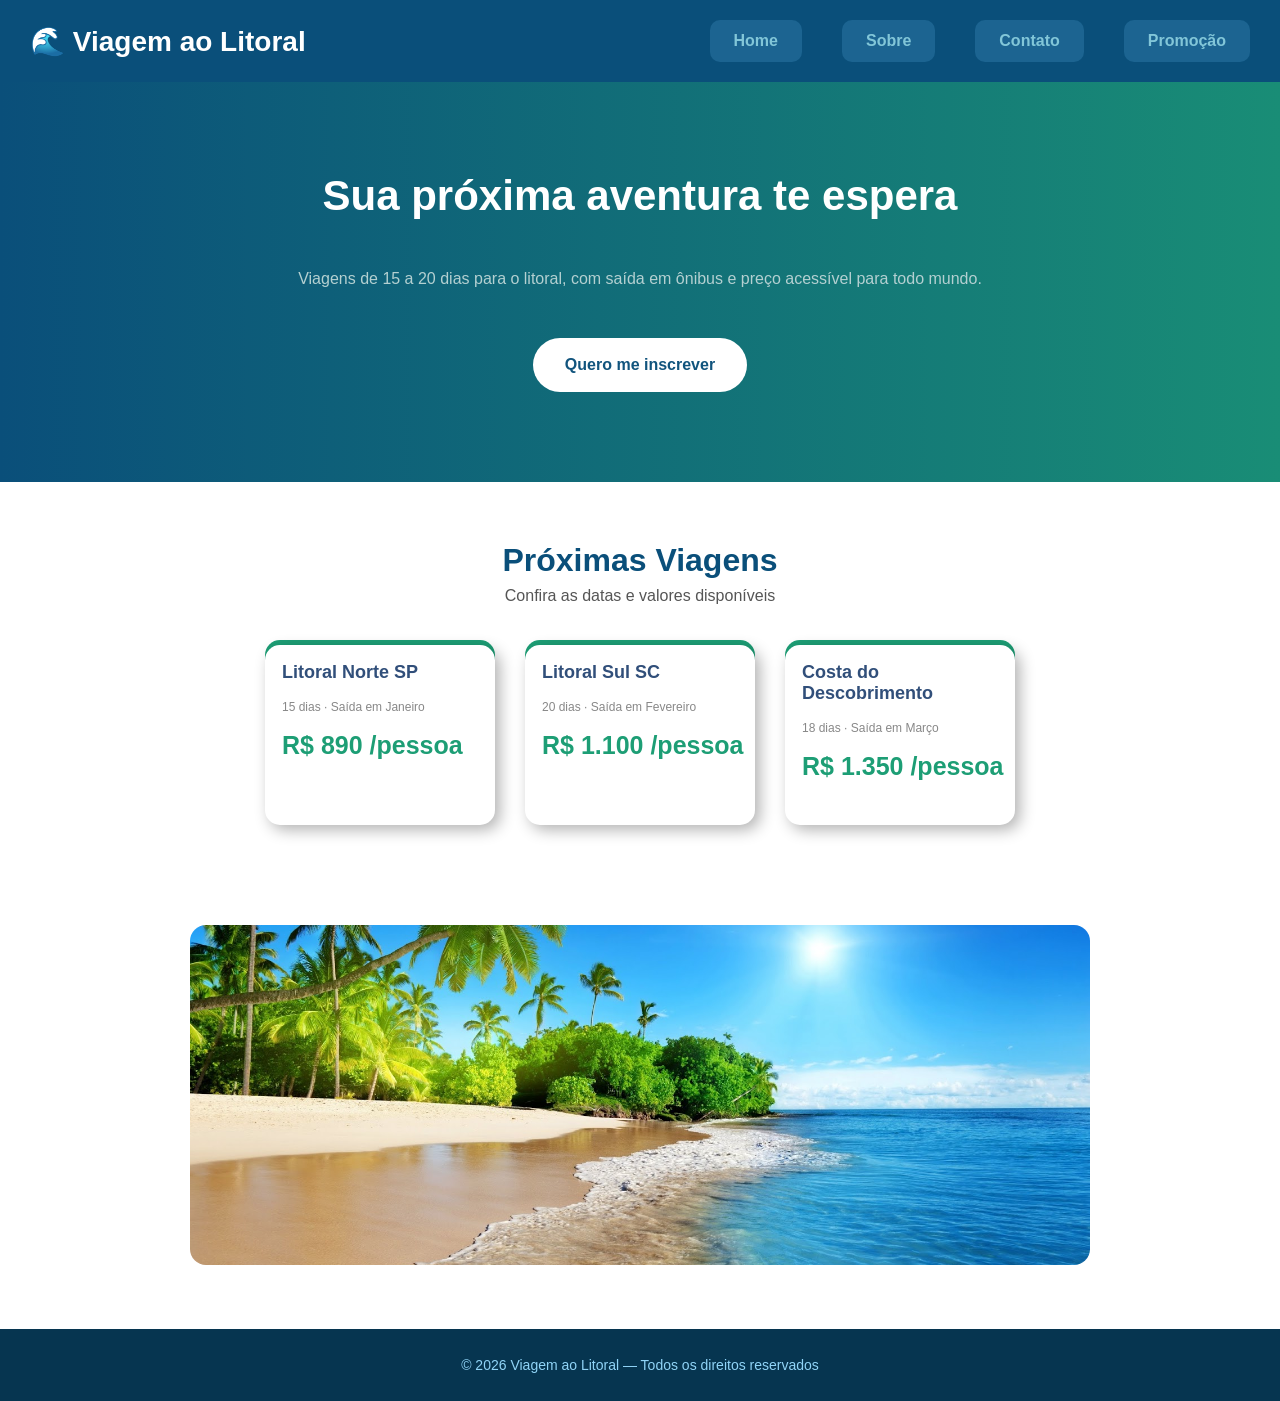
==== index.html @ 093f293b "Projeto Viagem ao Litoral" ====
<!doctype html>
<html lang="pt-BR">
  <head>
    <meta charset="UTF-8" />
    <meta name="viewport" content="width=device-width, initial-scale=1.0" />
    <title>Viagem ao Litoral</title>
    <link rel="stylesheet" href="css/style.css" />
  </head>
  <body>
    <div class="overlay" id="overlay"></div>
    <header>
      <h1>🌊 Viagem ao Litoral</h1>
      <button
        class="hamburger"
        id="hamburger"
        aria-label="Abrir menu"
        aria-expanded="false"
      >
        <span></span>
        <span></span>
        <span></span>
      </button>
      <nav class="menu" id="menu">
        <a href="index.html">Home</a>
        <a href="sobre.html">Sobre</a>
        <a href="contato.html">Contato</a>
        <a href="promo/index.html">Promoção</a>
      </nav>
    </header>
    <main>
      <section class="introducao">
        <h2>Sua próxima aventura te espera</h2>
        <p>
          Viagens de 15 a 20 dias para o litoral, com saída em ônibus e preço
          acessível para todo mundo.
        </p>
        <a href="contato.html" class="botao_home">Quero me inscrever</a>
      </section>
      <section class="viagens">
        <h2>Próximas Viagens</h2>
        <p>Confira as datas e valores disponíveis</p>
        <div class="cartoes">
          <div class="cartao">
            <div class="destino">Litoral Norte SP</div>
            <div class="duracao">15 dias · Saída em Janeiro</div>
            <div class="preco">R$ 890 <span>/pessoa</span></div>
          </div>
          <div class="cartao">
            <div class="destino">Litoral Sul SC</div>
            <div class="duracao">20 dias · Saída em Fevereiro</div>
            <div class="preco">R$ 1.100 <span>/pessoa</span></div>
          </div>
          <div class="cartao">
            <div class="destino">Costa do Descobrimento</div>
            <div class="duracao">18 dias · Saída em Março</div>
            <div class="preco">R$ 1.350 <span>/pessoa</span></div>
          </div>
        </div>
      </section>
      <section class="galeria">
        <img src="img/praia.png" alt="Foto da praia" />
      </section>
    </main>
    <footer>
      <p>© 2026 Viagem ao Litoral — Todos os direitos reservados</p>
    </footer>
    <script>
      const hamburger = document.getElementById("hamburger");
      const menu = document.getElementById("menu");
      const overlay = document.getElementById("overlay");

      function abrirMenu() {
        hamburger.classList.add("aberto");
        menu.classList.add("aberto");
        overlay.classList.add("aberto");
        hamburger.setAttribute("aria-expanded", "true");
        document.body.style.overflow = "hidden";
      }

      function fecharMenu() {
        hamburger.classList.remove("aberto");
        menu.classList.remove("aberto");
        overlay.classList.remove("aberto");
        hamburger.setAttribute("aria-expanded", "false");
        document.body.style.overflow = "";
      }

      hamburger.addEventListener("click", function () {
        if (menu.classList.contains("aberto")) {
          fecharMenu();
        } else {
          abrirMenu();
        }
      });

      overlay.addEventListener("click", fecharMenu);

      document.addEventListener("keydown", function (e) {
        if (e.key === "Escape") fecharMenu();
      });
    </script>
  </body>
</html>
---- css/style.css ----
/* ============================================================
   RESET GLOBAL
   Aplicado em todas as páginas
   ============================================================ */
* {
    box-sizing: border-box;
    font-family: Arial, Helvetica, sans-serif;
    margin: 0;
    padding: 0;
}

body {
    background-color: white;
}


/* ============================================================
   HEADER — Cabeçalho fixo no topo
   Aplicado em: index.html | sobre.html | contato.html | promo/index.html
   ============================================================ */
header {
    display: flex;
    background-color: #0A4F7A;
    padding: 20px 30px;
    position: sticky;
    top: 0;
    left: 0;
    width: 100%;
    align-items: center;
    justify-content: space-between;
    z-index: 160;
}

header h1 {
    color: white;
    font-size: clamp(18px, 4vw, 28px);
}


/* ============================================================
   NAVEGAÇÃO — Menu de links no header
   Aplicado em: index.html | sobre.html | contato.html | promo/index.html
   ============================================================ */
.menu {
    display: flex;
    gap: 40px;
}

.menu a {
    text-decoration: none;
    color: #82C6D8;
    font-weight: bold;
    background-color: #1c6491;
    padding: 12px 24px;
    border-radius: 10px;
    transition: background 0.3s, transform 0.3s;
    -webkit-tap-highlight-color: transparent;
    touch-action: manipulation;
    cursor: pointer;
}

.menu a:hover {
    background: rgba(255, 255, 255, 0.15);
    transform: translateY(-2px);
}

.menu a:active {
    transform: translateY(0px) scale(0.95);
    background: rgba(255, 255, 255, 0.25);
}


/* ============================================================
   HAMBURGER — Botão de menu mobile
   Aplicado em: index.html | sobre.html | contato.html | promo/index.html
   (visível apenas em telas <= 768px via @media)
   ============================================================ */
.hamburger {
    display: none;
    flex-direction: column;
    justify-content: center;
    align-items: center;
    width: 44px;
    height: 44px;
    background: none;
    border: none;
    cursor: pointer;
    padding: 6px;
    gap: 6px;
    -webkit-tap-highlight-color: transparent;
    touch-action: manipulation;
    z-index: 200;
}

.hamburger span {
    display: block;
    width: 26px;
    height: 3px;
    background-color: white;
    border-radius: 3px;
    transition: transform 0.35s ease, opacity 0.25s ease, width 0.3s ease;
    transform-origin: center;
}

/* Animação das 3 barras ao abrir o menu */
.hamburger.aberto span:nth-child(1) {
    transform: translateY(9px) rotate(45deg);
}

.hamburger.aberto span:nth-child(2) {
    opacity: 0;
    width: 0;
}

.hamburger.aberto span:nth-child(3) {
    transform: translateY(-9px) rotate(-45deg);
}


/* ============================================================
   SEÇÃO: .introducao — Banner principal com CTA
   Aplicado em: index.html
   ============================================================ */
.introducao {
    display: flex;
    align-items: center;
    flex-direction: column;
    text-align: center;
    justify-content: space-evenly;
    background: linear-gradient(to right, #0A4F7A, #198D76);
    height: 400px;
    padding: 40px 20px;
}

.introducao h2 {
    font-size: clamp(24px, 5vw, 42px);
    color: white;
}

.introducao p {
    color: #B4D0D1;
    font-size: clamp(14px, 2.5vw, 16px);
    padding: 0 10px;
}

/* Botão "Quero me inscrever" da home */
.botao_home {
    display: inline-block;
    text-decoration: none;
    border-radius: 35px;
    background-color: #ffffff;
    color: #11547D;
    font-weight: bold;
    padding: 18px 32px;
    cursor: pointer;
    transition: transform 0.3s ease, box-shadow 0.3s ease;
    -webkit-tap-highlight-color: transparent;
    touch-action: manipulation;
}

.botao_home:hover {
    transform: scale(1.1);
    box-shadow: 5px 5px 15px rgba(0, 0, 0, 0.3);
}

.botao_home:active {
    transform: scale(0.95);
    box-shadow: 2px 2px 8px rgba(0, 0, 0, 0.2);
}


/* ============================================================
   SEÇÃO: .viagens — Lista de próximas viagens
   Aplicado em: index.html
   ============================================================ */
.viagens {
    display: flex;
    flex-direction: column;
    text-align: center;
    padding: 60px 30px;
}

.viagens h2 {
    font-size: clamp(22px, 4vw, 32px);
    color: #0A4F7A;
}

.viagens > p {
    margin-top: 8px;
    color: #555;
}

/* Grid de cartões de viagem */
.cartoes {
    display: flex;
    justify-content: center;
    align-items: center;
    flex-wrap: wrap;
    padding: 40px 20px;
    gap: 30px;
}

.cartao {
    height: 180px;
    width: 230px;
    border-radius: 15px;
    box-shadow: 5px 5px 15px rgba(0, 0, 0, 0.3),
        0 -5px 0 #1D9E75;
    flex-shrink: 0;
}

.cartao .destino {
    color: #314F7A;
    font-weight: bold;
    font-size: 18px;
    padding: 17px 0px 0px 17px;
    text-align: left;
}

.cartao .duracao {
    font-size: 12px;
    color: #888888;
    text-align: left;
    padding: 17px 0px 0px 17px;
}

.cartao .preco {
    color: #1D9E75;
    font-size: 25px;
    font-weight: bold;
    padding: 17px 0px 0px 17px;
    text-align: left;
}


/* ============================================================
   SEÇÃO: .galeria — Foto da praia
   Aplicado em: index.html
   ============================================================ */
.galeria {
    padding: 0 30px 60px;
    text-align: center;
}

.galeria img {
    width: 100%;
    max-width: 900px;
    height: 340px;
    object-fit: cover;
    border-radius: 16px;
}


/* ============================================================
   FOOTER — Rodapé com copyright
   Aplicado em: index.html | sobre.html | contato.html | promo/index.html
   ============================================================ */
footer {
    background-color: #063550;
    color: #90d4f7;
    text-align: center;
    padding: 28px;
    font-size: 14px;
}


/* ============================================================
   SEÇÃO: .sobre — Texto institucional da empresa
   Aplicado em: sobre.html
   ============================================================ */
.sobre {
    line-height: 2.0;
    margin: 0 auto;
    padding: 50px 30px;
    max-width: 750px;
    min-height: auto;
}

.sobre h2 {
    color: #0A4F7A;
    text-align: left;
    font-size: clamp(22px, 4vw, 32px);
}

.sobre p {
    color: #444444;
}

/* Botão "Quero me inscrever" da página Sobre */
.botao_sobre {
    display: inline-block;
    text-decoration: none;
    border-radius: 40px;
    background-color: #11547D;
    color: #F0F0F0;
    font-weight: bold;
    padding: 18px 32px;
    margin-top: 20px;
    cursor: pointer;
    transition: transform 0.3s ease, box-shadow 0.3s ease;
    -webkit-tap-highlight-color: transparent;
    touch-action: manipulation;
}

.botao_sobre:hover {
    transform: scale(1.1);
    box-shadow: 5px 5px 15px rgba(0, 0, 0, 0.3);
}

.botao_sobre:active {
    transform: scale(0.95);
    box-shadow: 2px 2px 8px rgba(0, 0, 0, 0.2);
}


/* ============================================================
   SEÇÃO: .cadastro — Formulário de inscrição
   Aplicado em: contato.html
   ============================================================ */
.cadastro {
    margin: 0 auto;
    max-width: 700px;
    padding: 50px 30px;

    /* Centralização vertical do conteúdo da seção */
    display: flex;
    flex-direction: column;
    justify-content: center;
}

.cadastro h2 {
    color: #0A4F7A;
    font-size: clamp(22px, 4vw, 32px);
}

.cadastro p {
    color: #555555;
    /* Espaçamento entre o h2 e o parágrafo */
    margin-top: 16px;
}


/* ============================================================
   FORMULÁRIO — Estilo compartilhado dos dois forms
   Aplicado em: contato.html (.cadastro e .sugestoes)
   ============================================================ */
.formulario {
    background-color: #FFFFFF;
    padding: 30px;
    width: 100%;
    max-width: 500px;
    border-radius: 20px;
    box-shadow: 5px 5px 10px rgba(0, 0, 0, 0.3);
    margin-top: 20px;
}

.formulario input {
    padding: 12px 16px;
    border: 1.5px solid #d0e8f5;
    border-radius: 8px;
    font-size: 15px;
    width: 100%;
}

.formulario button {
    border: none;
    width: 100%;
    color: white;
    background-color: #0A4F7A;
    font-weight: bold;
    padding: 15px;
    border-radius: 20px;
    transition: background-color 0.3s ease, transform 0.2s ease;
    cursor: pointer;
    -webkit-tap-highlight-color: transparent;
    touch-action: manipulation;
}

.formulario button:hover {
    background-color: #198D76;
}

.formulario button:active {
    transform: scale(0.95);
    background-color: #137a63;
}


/* ============================================================
   SEÇÃO: .sugestoes — Formulário de sugestões e reclamações
   Aplicado em: contato.html
   ============================================================ */
.sugestoes {
    margin: 0 auto;
    max-width: 700px;
    padding: 0 30px 60px;

    /* Centralização vertical do conteúdo da seção */
    display: flex;
    flex-direction: column;
    justify-content: center;
}

.sugestoes h2 {
    color: #0A4F7A;
    font-size: clamp(22px, 4vw, 32px);
}

.sugestoes p {
    color: #555555;
    /* Espaçamento entre o h2 e o parágrafo */
    margin-top: 16px;
}

.sugestoes textarea {
    padding: 12px 16px;
    border: 1.5px solid #d0e8f5;
    border-radius: 8px;
    font-size: 15px;
    width: 100%;
}


/* ============================================================
   SEÇÃO: .desconto — Banner principal da promoção
   Aplicado em: promo/index.html
   ============================================================ */
.desconto {
    display: flex;
    flex-direction: column;
    justify-content: center;
    align-items: center;
    justify-content: space-evenly;
    background: linear-gradient(to right, #258164, #0A507A);
    width: 100%;
    min-height: 500px;
    padding: 50px 20px;
    text-align: center;
    gap: 20px;
}

/* Tag de oferta limitada */
.tag {
    display: inline;
    background: rgba(255, 255, 255, 0.2);
    color: white;
    padding: 5px 20px;
    border-radius: 20px;
}

.desconto h2 {
    color: white;
    font-size: clamp(28px, 6vw, 52px);
}

.desconto p {
    color: #E7F0F1;
    font-size: clamp(14px, 2.5vw, 16px);
}

/* Botão "Garantir desconto agora" da promo */
.botao_promo {
    text-decoration: none;
    display: inline-block;
    background-color: white;
    border: none;
    color: #0A4F7A;
    font-weight: bold;
    padding: 18px 32px;
    border-radius: 35px;
    cursor: pointer;
    transition: transform 0.3s ease, box-shadow 0.3s ease;
    -webkit-tap-highlight-color: transparent;
    touch-action: manipulation;
}

.botao_promo:hover {
    transform: scale(1.1);
    box-shadow: 5px 5px 15px rgba(0, 0, 0, 0.3);
}

.botao_promo:active {
    transform: scale(0.95);
    box-shadow: 2px 2px 8px rgba(0, 0, 0, 0.2);
}


/* ============================================================
   SEÇÃO: .desconto-detalhes — Lista de itens incluídos na promoção
   Aplicado em: promo/index.html
   ============================================================ */
.desconto-detalhes {
    padding: 50px 30px;
    max-width: 800px;
    margin: 0 auto;
}

.desconto-detalhes h3 {
    font-size: 20px;
    color: #0a4f7a;
    margin-bottom: 15px;
}

.desconto-detalhes ul {
    list-style: none;
    display: flex;
    flex-direction: column;
    gap: 10px;
    margin-bottom: 30px;
}

.desconto-detalhes ul li::before {
    content: "✓ ";
    font-size: 20px;
    color: #1d9e75;
}


/* ============================================================
   MEDIA QUERY — Telas até 768px (mobile)
   Ajustes para: index.html | sobre.html | contato.html | promo/index.html
   ============================================================ */
@media (max-width: 768px) {

    /* Exibe o botão hamburger e oculta o menu horizontal */
    .hamburger {
        display: flex;
    }

    /* Menu lateral deslizante (drawer) */
    .menu {
        position: fixed;
        top: 0;
        right: 0;
        width: 70%;
        max-width: 300px;
        height: 100vh;
        background-color: #0A4F7A;
        flex-direction: column;
        align-items: flex-start;
        justify-content: flex-start;
        padding: 90px 30px 40px;
        gap: 16px;
        transform: translateX(100%);
        transition: transform 0.35s cubic-bezier(0.4, 0, 0.2, 1);
        z-index: 150;
        box-shadow: -4px 0 20px rgba(0, 0, 0, 0.3);
    }

    .menu.aberto {
        transform: translateX(0);
    }

    .menu a {
        width: 100%;
        font-size: 16px;
        padding: 14px 20px;
    }

    /* Overlay escuro ao abrir o menu mobile */
    .overlay {
        position: fixed;
        inset: 0;
        background: rgba(0, 0, 0, 0.45);
        z-index: 140;
        opacity: 0;
        visibility: hidden;
        pointer-events: none;
        transition: opacity 0.35s ease, visibility 0.35s ease;
    }

    .overlay.aberto {
        opacity: 1;
        visibility: visible;
        pointer-events: auto;
    }

    /* index.html — .introducao */
    .introducao {
        height: auto;
        min-height: 350px;
        padding: 50px 20px;
    }

    /* index.html — .viagens */
    .viagens {
        padding: 40px 16px;
    }

    /* index.html — .cartoes */
    .cartoes {
        flex-direction: column;
        padding: 20px 16px;
        align-items: center;
    }

    .cartao {
        width: 100%;
        max-width: 320px;
        height: auto;
        padding-bottom: 20px;
    }

    /* index.html — .galeria */
    .galeria {
        padding: 0 16px 40px;
    }

    .galeria img {
        height: 220px;
    }

    /* sobre.html — .sobre */
    .sobre {
        padding: 40px 20px;
    }

    /* contato.html — .cadastro */
    .cadastro {
        padding: 40px 20px;
    }

    /* contato.html — .formulario */
    .formulario {
        max-width: 100%;
    }

    /* contato.html — .sugestoes */
    .sugestoes {
        padding: 0 20px 50px;
    }

    /* promo/index.html — .desconto */
    .desconto {
        min-height: 420px;
        padding: 50px 20px;
    }

    /* promo/index.html — .desconto-detalhes */
    .desconto-detalhes {
        padding: 40px 20px;
    }
}


/* ============================================================
   MEDIA QUERY — Telas até 400px (telas muito pequenas)
   Ajustes para: index.html | sobre.html | contato.html | promo/index.html
   ============================================================ */
@media (max-width: 400px) {
    header {
        padding: 16px 20px;
    }

    header h1 {
        font-size: 16px;
    }
}
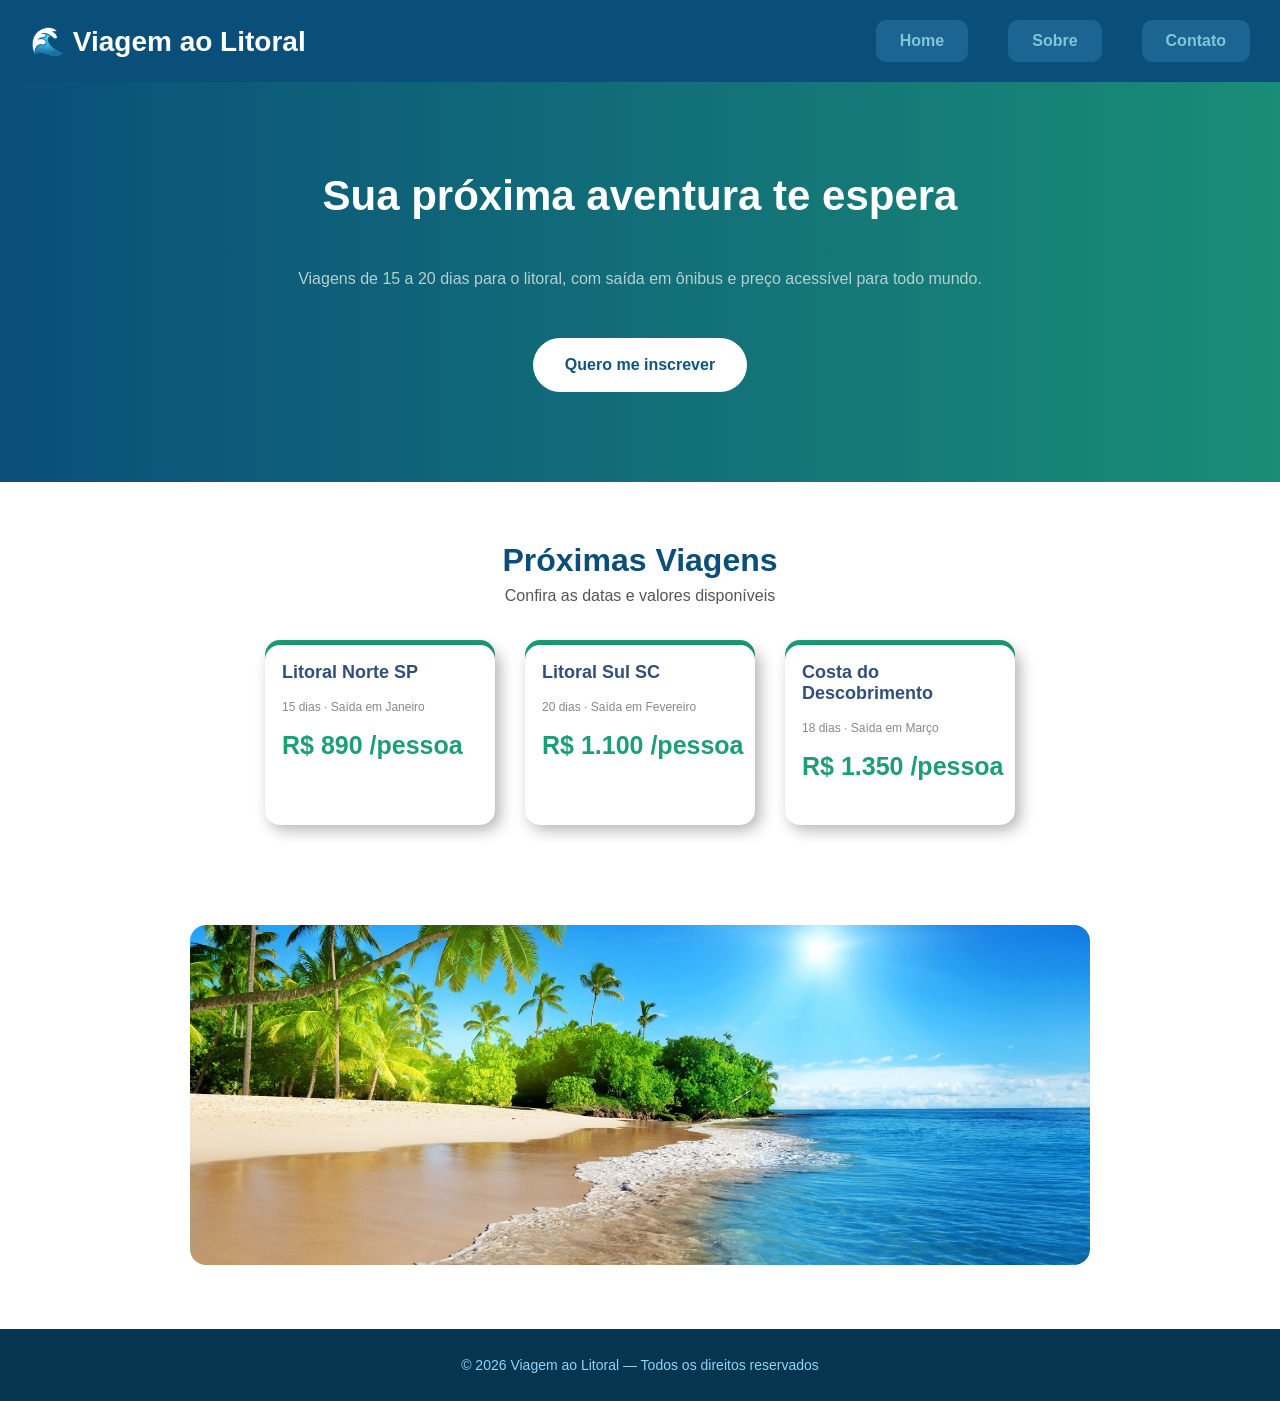
==== commit 9ea083e4: "Remoção da página promo nos linkáveis" ====
--- a/index.html
+++ b/index.html
@@ -24,7 +24,6 @@
         <a href="index.html">Home</a>
         <a href="sobre.html">Sobre</a>
         <a href="contato.html">Contato</a>
-        <a href="promo/index.html">Promoção</a>
       </nav>
     </header>
     <main>
--- a/css/style.css
+++ b/css/style.css
@@ -34,6 +34,12 @@
 header h1 {
     color: white;
     font-size: clamp(18px, 4vw, 28px);
+}
+
+/* Header da landing page de promoção — sem nav, sem sticky */
+.header-promo {
+    position: static;
+    justify-content: center;
 }
 
 
